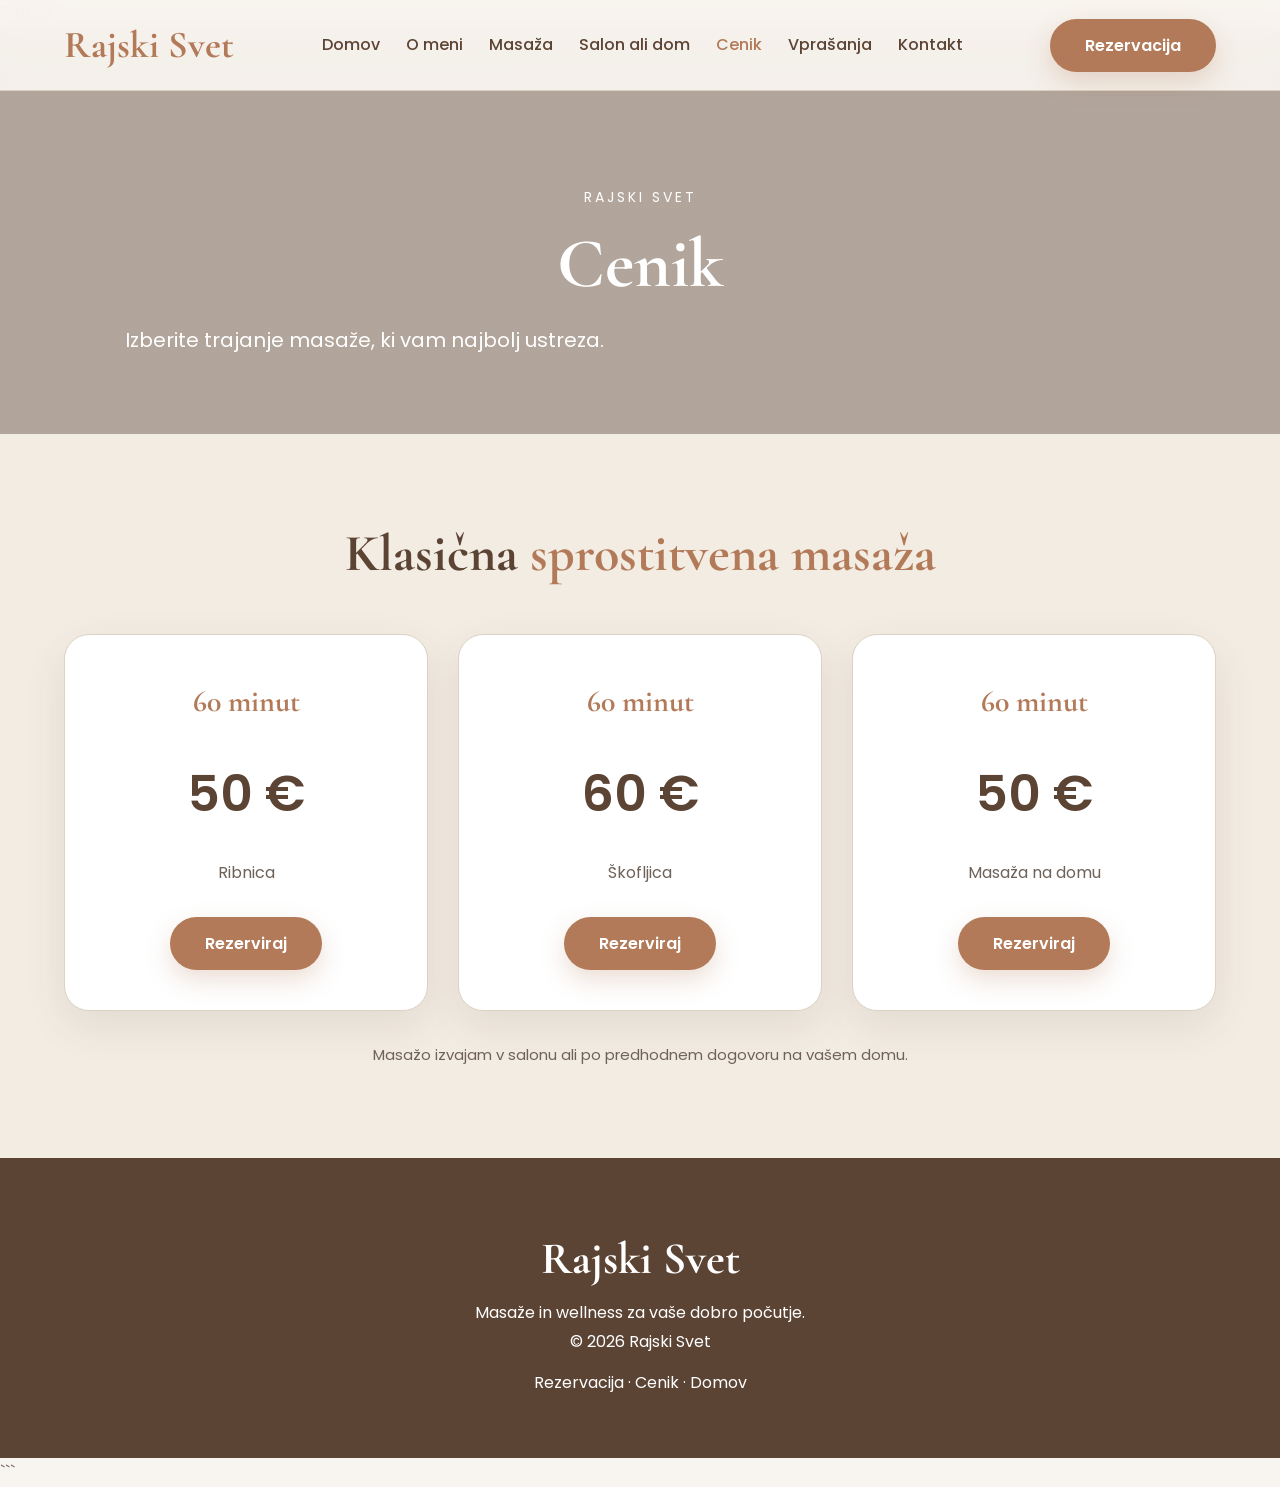
==== cenik/index.html @ a488a75a "Create cenik/index.html for pricing page This HTML file contains the structure and content for the p" ====
```html
<!DOCTYPE html>
<html lang="sl">
<head>
<meta charset="UTF-8">
<meta name="viewport" content="width=device-width, initial-scale=1.0">

<title>Cenik | Rajski Svet</title>
<meta name="description" content="Oglejte si cenik klasičnih sprostitvenih masaž v Ribnici, Škofljici ali na vašem domu.">

<link href="https://fonts.googleapis.com/css2?family=Cormorant+Garamond:wght@400;500;600;700&family=Poppins:wght@300;400;500;600&display=swap" rel="stylesheet">

<link rel="stylesheet" href="/style.css">

<style>
.page-hero {
    min-height: 45vh;
    padding: 150px 0 70px;
    display: flex;
    align-items: center;
    text-align: center;
    background: linear-gradient(rgba(92,68,53,.45),rgba(92,68,53,.45)),
    url("https://images.unsplash.com/photo-1519823551278-64ac92734fb1?w=1800");
    background-size: cover;
    background-position: center;
    color: white;
}

.page-hero h1 {
    font-family: "Cormorant Garamond", serif;
    font-size: 70px;
    color: white;
    line-height: 1.1;
    margin: 15px 0;
}

.page-hero p,
.page-hero small {
    color: white;
}

.page-hero small {
    letter-spacing: 3px;
    text-transform: uppercase;
}

.price-card {
    height: 100%;
}

.price-card ul {
    list-style: none;
    margin: 0 0 30px;
}

.price-card .btn {
    margin-top: auto;
}

@media(max-width:900px) {
    .page-hero h1 {
        font-size: 52px;
    }
}
</style>
</head>

<body>

<header>
<nav class="container">

<a href="/" class="logo">Rajski Svet</a>

<div class="menu">
<a href="/#home">Domov</a>
<a href="/#o-meni">O meni</a>
<a href="/#massage">Masaža</a>
<a href="/#lokacija">Salon ali dom</a>
<a href="/cenik/" class="active">Cenik</a>
<a href="/#faq">Vprašanja</a>
<a href="/#contact">Kontakt</a>
</div>

<a href="/rezervacija/" class="btn">Rezervacija</a>

</nav>
</header>

<!-- UVOD -->
<section class="page-hero">
<div class="container">
<small>Rajski svet</small>
<h1>Cenik</h1>
<p>Izberite trajanje masaže, ki vam najbolj ustreza.</p>
</div>
</section>

<!-- CENIK -->
<section class="alt">
<div class="container">

<div class="title">
<h2>Klasična <span>sprostitvena masaža</span></h2>
</div>

<div class="cards c3">

<div class="price-card">
<h3>60 minut</h3>
<div class="price">50 €</div>
<ul>
<li>Ribnica</li>
</ul>
<a href="/rezervacija/" class="btn">Rezerviraj</a>
</div>

<div class="price-card">
<h3>60 minut</h3>
<div class="price">60 €</div>
<ul>
<li>Škofljica</li>
</ul>
<a href="/rezervacija/" class="btn">Rezerviraj</a>
</div>

<div class="price-card">
<h3>60 minut</h3>
<div class="price">50 €</div>
<ul>
<li>Masaža na domu</li>
</ul>
<a href="/rezervacija/" class="btn">Rezerviraj</a>
</div>

</div>

<p class="note">
Masažo izvajam v salonu ali po predhodnem dogovoru na vašem domu.
</p>

</div>
</section>

<!-- NOGA -->
<footer>
<h2>Rajski Svet</h2>
<p>Masaže in wellness za vaše dobro počutje.</p>
<p>© 2026 Rajski Svet</p>

<p style="margin-top:12px">
<a href="/rezervacija/">Rezervacija</a> ·
<a href="/cenik/">Cenik</a> ·
<a href="/">Domov</a>
</p>
</footer>

</body>
</html>
```
---- style.css ----
*{margin:0;padding:0;box-sizing:border-box;scroll-behavior:smooth}
:root{--background:#F8F4EF;--section:#F3ECE3;--primary:#B27A58;--primary-hover:#9D684A;--heading:#5C4435;--text:#6F6258;--border:#DDD1C2;--shadow:0 15px 40px rgba(92,68,53,.10)}
body{font-family:Poppins,sans-serif;background:var(--background);color:var(--text);line-height:1.8}
h1,h2,h3,h4{color:var(--heading)}
a{text-decoration:none;color:inherit}
img{width:100%;display:block}
.container{width:min(1200px,90%);margin:auto}
section{padding:90px 0;scroll-margin-top:90px}
header{position:fixed;top:0;left:0;width:100%;z-index:1000;background:rgba(248,244,239,.95);backdrop-filter:blur(15px);border-bottom:1px solid var(--border)}
nav{height:90px;display:flex;align-items:center;justify-content:space-between}
.logo{font-family:"Cormorant Garamond",serif;font-size:38px;font-weight:700;color:var(--primary)}
.menu{display:flex;gap:26px}
.menu a{font-weight:500;color:var(--heading);transition:.3s}
.menu a:hover,.menu a.active{color:var(--primary)}
.btn{display:inline-block;padding:14px 35px;border:0;border-radius:50px;background:var(--primary);color:#fff;font:600 16px Poppins,sans-serif;cursor:pointer;transition:.3s;box-shadow:0 10px 25px rgba(178,122,88,.25)}
.btn:hover{background:var(--primary-hover);transform:translateY(-3px)}
.hero{min-height:100vh;display:flex;align-items:center;background:linear-gradient(rgba(92,68,53,.35),rgba(92,68,53,.35)),url("https://images.unsplash.com/photo-1519823551278-64ac92734fb1?w=1800");background-size:cover;background-position:center}
.hero-content{max-width:700px;color:#fff}
.hero small{letter-spacing:3px;text-transform:uppercase;font-size:14px}
.hero h1{font-family:"Cormorant Garamond",serif;font-size:80px;line-height:1;color:#fff;margin-top:20px}
.hero span{color:#E9DDCF}
.hero p{font-size:20px;margin:30px 0;color:#fff}
.hero-buttons{display:flex;gap:20px;flex-wrap:wrap}
.btn-outline{padding:12px 33px;border:2px solid #fff;border-radius:50px;color:#fff;font-weight:600}
.page-hero{min-height:50vh;display:flex;align-items:center;padding:140px 0 70px;background:linear-gradient(rgba(92,68,53,.35),rgba(92,68,53,.35)),url("https://images.unsplash.com/photo-1519823551278-64ac92734fb1?w=1800");background-size:cover;background-position:center}
.page-hero .container{color:#fff}
.page-hero small{letter-spacing:3px;text-transform:uppercase;font-size:14px}
.page-hero h1{font-family:"Cormorant Garamond",serif;font-size:72px;line-height:1;color:#fff;margin-top:20px}
.page-hero p{font-size:20px;margin-top:20px;color:#fff;max-width:600px}
.title{text-align:center;margin-bottom:50px}
.title h2{font-family:"Cormorant Garamond",serif;font-size:52px;line-height:1.15}
.title span{color:var(--primary)}
.alt{background:var(--section)}
.about{display:grid;grid-template-columns:1fr 1fr;gap:70px;align-items:center}
.about img{border-radius:30px;box-shadow:var(--shadow)}
.about-content p{margin-bottom:20px}
.cards{display:grid;gap:30px}
.c4{grid-template-columns:repeat(4,1fr)}
.c2{grid-template-columns:repeat(2,1fr)}
.c3{grid-template-columns:repeat(3,1fr)}
.card{background:#fff;padding:36px;border-radius:25px;border:1px solid var(--border);box-shadow:var(--shadow)}
.card h3{font-family:"Cormorant Garamond",serif;font-size:30px;color:var(--primary);margin-bottom:12px;line-height:1.2}
.price-card{background:#fff;padding:40px;text-align:center;border-radius:25px;border:1px solid var(--border);box-shadow:var(--shadow);display:flex;flex-direction:column;align-items:center}
.price-card h3{font-family:"Cormorant Garamond",serif;font-size:30px;color:var(--primary)}
.price{font-size:50px;font-weight:600;color:var(--heading);margin:20px 0}
.price-card ul{list-style:none;margin-bottom:30px}
.note{text-align:center;margin-top:30px;font-size:15px}
/* ACCORDION */
.acc{max-width:850px;margin:0 auto}
.acc details{background:#fff;border:1px solid var(--border);border-radius:20px;margin-bottom:14px;box-shadow:var(--shadow);overflow:hidden}
.acc summary{cursor:pointer;list-style:none;padding:22px 28px;font-family:"Cormorant Garamond",serif;font-size:26px;font-weight:600;color:var(--heading);display:flex;justify-content:space-between;align-items:center;gap:20px}
.acc summary::-webkit-details-marker{display:none}
.acc summary::after{content:"+";font:300 30px Poppins,sans-serif;color:var(--primary);transition:transform .3s}
.acc details[open] summary::after{transform:rotate(45deg)}
.acc summary:focus-visible{outline:2px solid var(--primary);outline-offset:-4px}
.acc .body{padding:0 28px 26px}
.acc .body p{margin-bottom:14px}
.acc ul{list-style:none}
.acc li{padding-left:30px;position:relative;margin-bottom:8px}
.acc li::before{content:"🤍";position:absolute;left:0;font-size:14px}
.faq summary{font-size:22px}
/* CONTACT */
.contact{display:grid;grid-template-columns:1fr 1fr;gap:40px;align-items:start}
.contact-box{background:#fff;padding:40px;border-radius:25px;box-shadow:var(--shadow)}
.contact-box h2{font-family:"Cormorant Garamond",serif;font-size:42px;color:var(--primary)}
.contact-box form{display:flex;flex-direction:column}
input,textarea,select{width:100%;padding:15px;margin-bottom:15px;border-radius:15px;border:1px solid var(--border);font-family:Poppins,sans-serif;background:#fff;color:var(--text)}
textarea{height:150px;resize:none}
.map iframe{width:100%;height:400px;border:0;border-radius:25px}
footer{background:var(--heading);color:#fff;padding:60px 20px;text-align:center;display:flex;flex-direction:column;align-items:center}
footer h2{font-family:"Cormorant Garamond",serif;font-size:45px;color:#fff}
@media(max-width:900px){
.menu{display:none}
.about,.contact,.c2,.c3,.c4{grid-template-columns:1fr}
.hero h1{font-size:54px}
.page-hero h1{font-size:50px}
.title h2{font-size:40px}
}
@media(prefers-reduced-motion:reduce){*{scroll-behavior:auto;transition:none!important}}
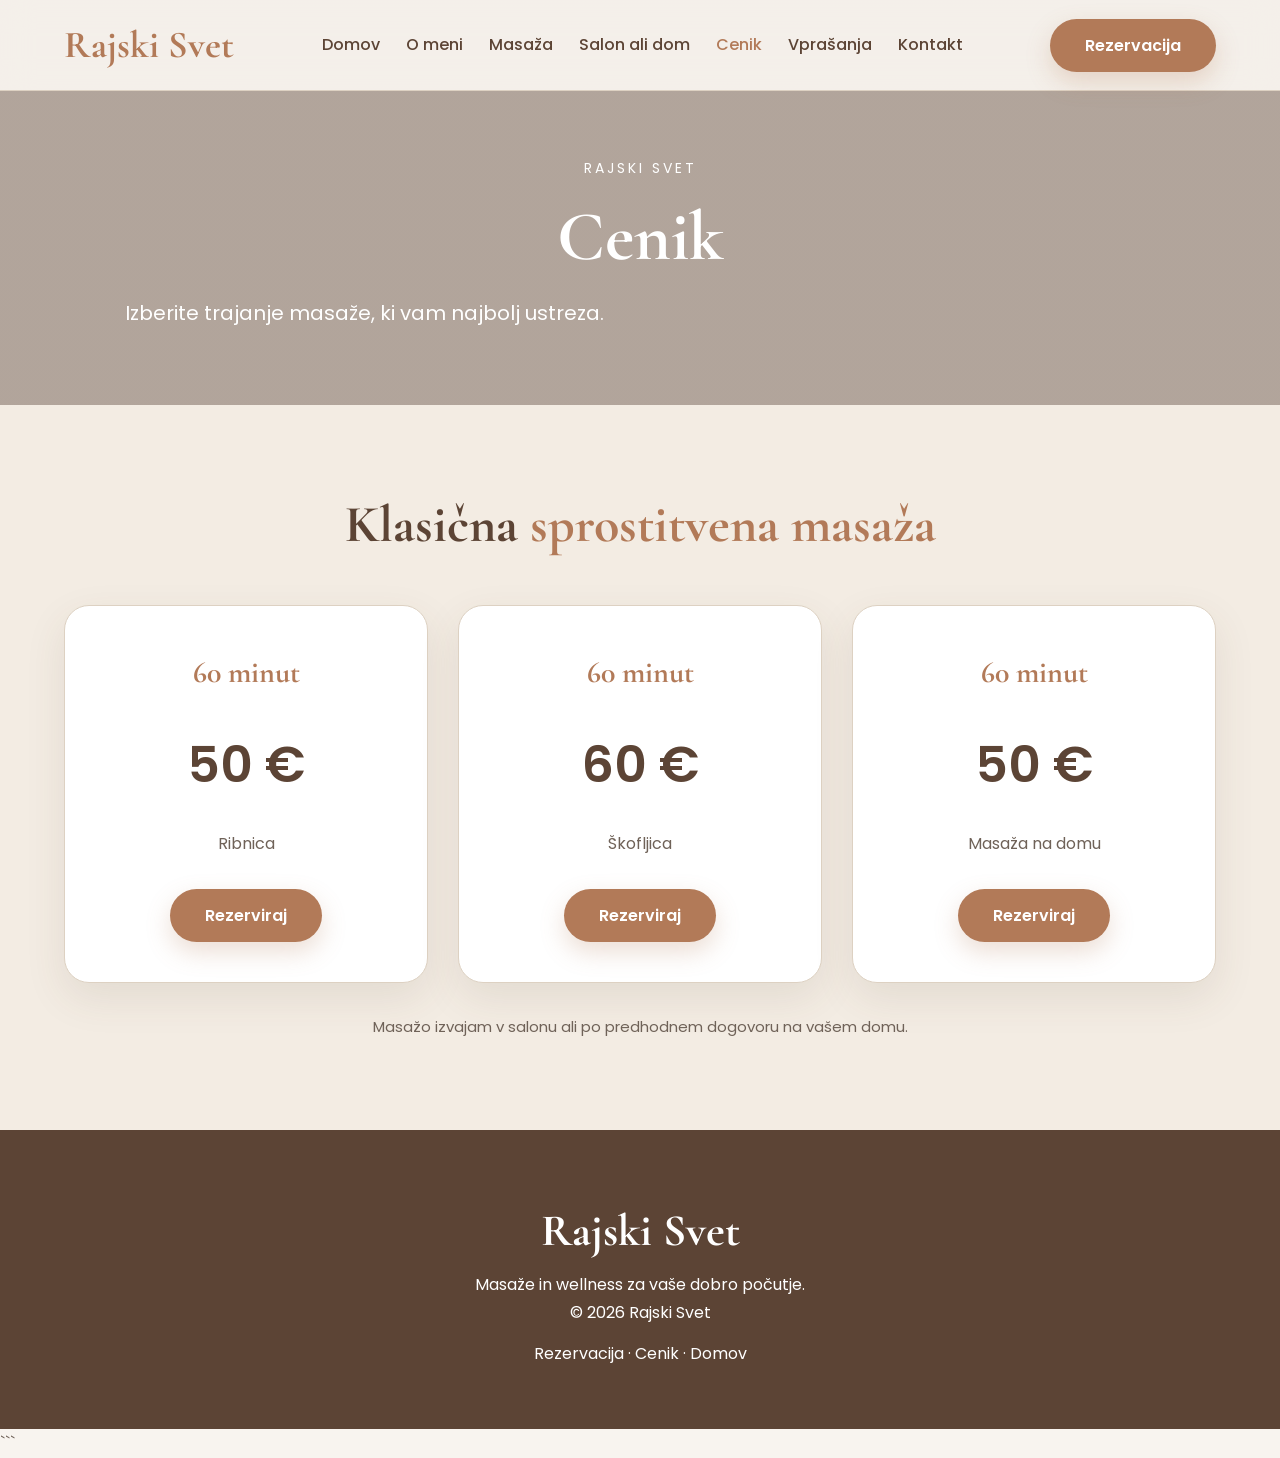
==== commit 478bf338: "Update index.html" ====
--- a/cenik/index.html
+++ b/cenik/index.html
@@ -1,4 +1,3 @@
-```html
 <!DOCTYPE html>
 <html lang="sl">
 <head>
--- a/style.css
+++ b/style.css
@@ -77,3 +77,16 @@
 .title h2{font-size:40px}
 }
 @media(prefers-reduced-motion:reduce){*{scroll-behavior:auto;transition:none!important}}
+
+.logo {
+    display: inline-flex;
+    align-items: center;
+    text-decoration: none;
+}
+
+.logo-img {
+    display: block;
+    width: 160px;
+    height: auto;
+    object-fit: contain;
+}
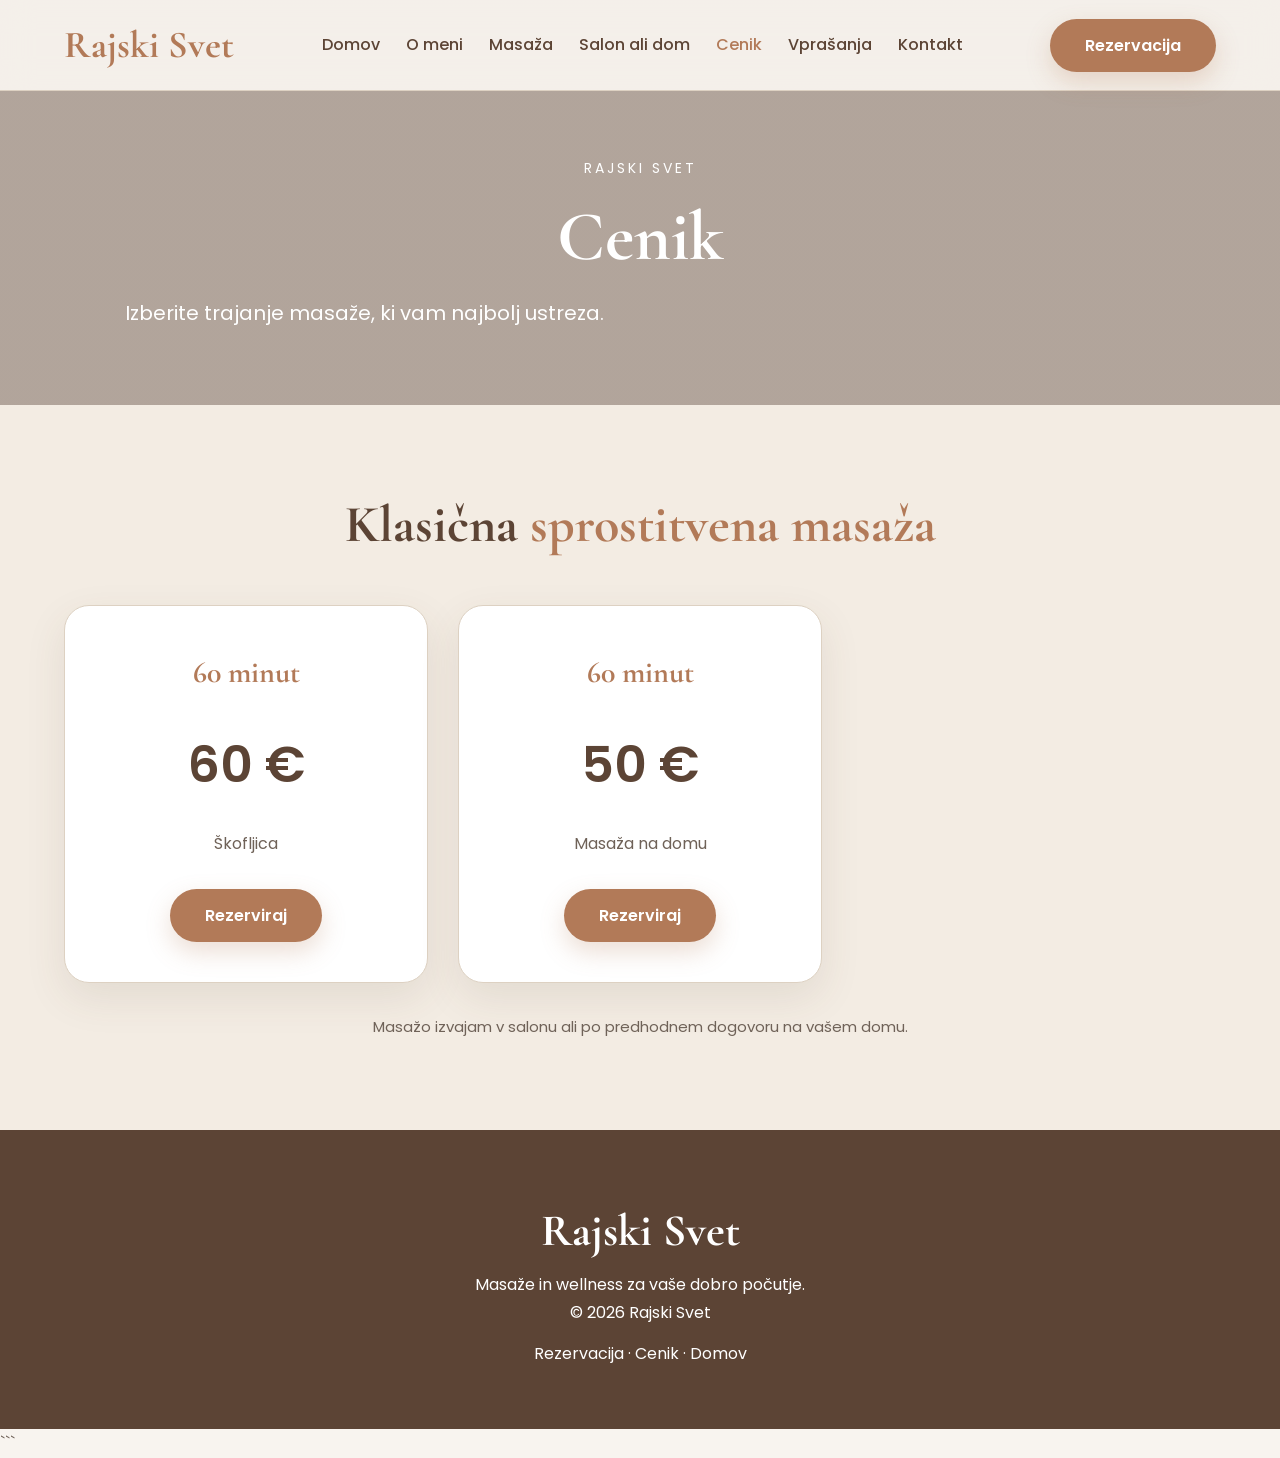
==== commit fd46dcb5: "Update price card in index.html Uncommented a price card section and updated the price." ====
--- a/cenik/index.html
+++ b/cenik/index.html
@@ -105,6 +105,7 @@
 
 <div class="cards c3">
 
+<!--
 <div class="price-card">
 <h3>60 minut</h3>
 <div class="price">50 €</div>
@@ -113,6 +114,7 @@
 </ul>
 <a href="/rezervacija/" class="btn">Rezerviraj</a>
 </div>
+    -->
 
 <div class="price-card">
 <h3>60 minut</h3>
--- a/style.css
+++ b/style.css
@@ -77,16 +77,3 @@
 .title h2{font-size:40px}
 }
 @media(prefers-reduced-motion:reduce){*{scroll-behavior:auto;transition:none!important}}
-
-.logo {
-    display: inline-flex;
-    align-items: center;
-    text-decoration: none;
-}
-
-.logo-img {
-    display: block;
-    width: 160px;
-    height: auto;
-    object-fit: contain;
-}
